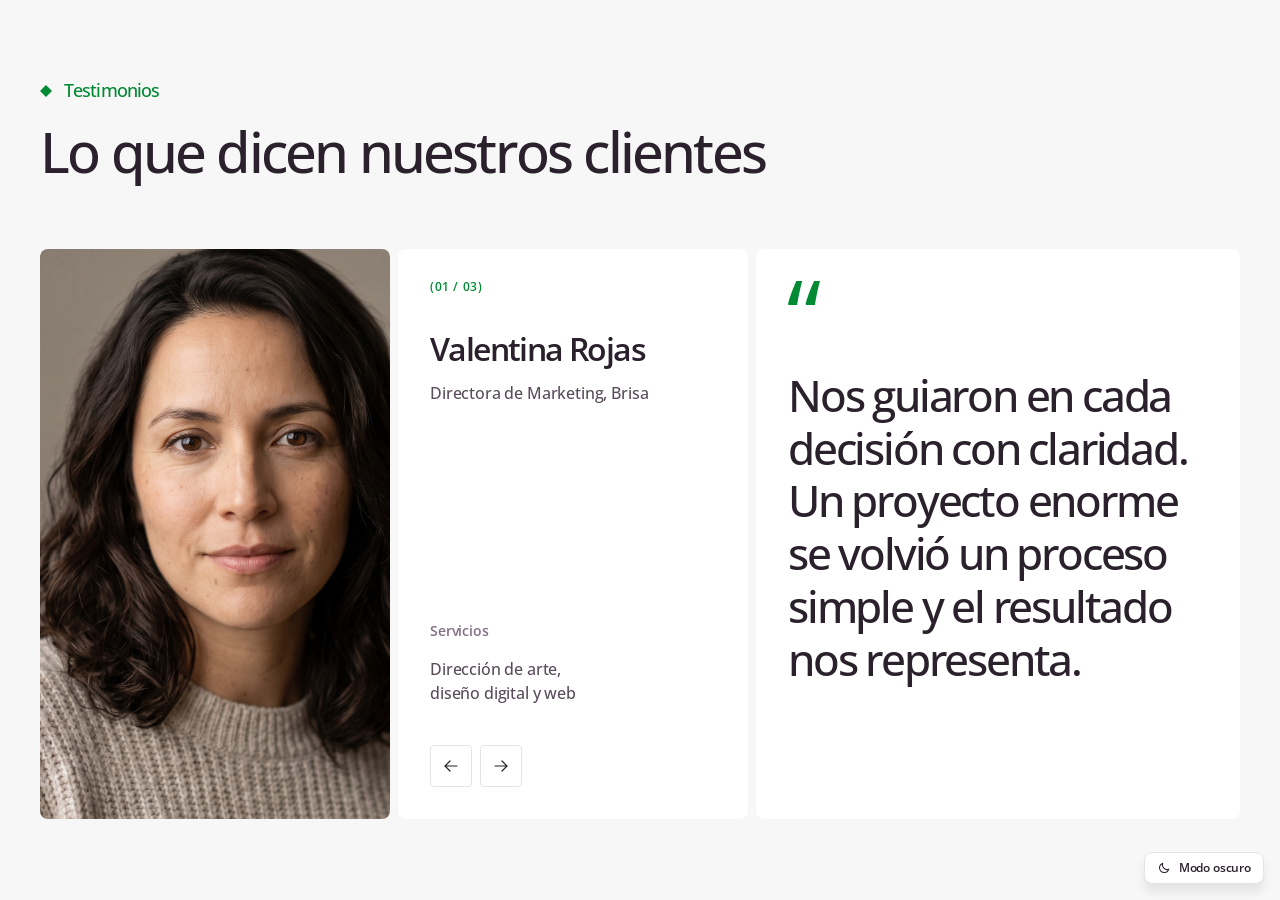
==== projects/testimonial-card/index.html @ 33ae294b "Testimonial card project Co-Authored-By: Claude Opus 5.5 <noreply@anthropic.com>" ====
<!DOCTYPE html>
<html lang="es-ES">
<head>
    <meta charset="UTF-8">
    <meta name="viewport" content="width=device-width, initial-scale=1.0">
    <link rel="preconnect" href="https://fonts.googleapis.com">
    <link rel="preconnect" href="https://fonts.gstatic.com" crossorigin>
    <link rel="stylesheet" href="https://fonts.googleapis.com/css2?family=Open+Sans:wght@500;600&display=swap">
    <link rel="stylesheet" href="style.css">
    <title>Testimonial Card | HTML and CSS</title>
</head>
<body>
    <main>
        <section class="testimonial">
            <div class="title">
                <div class="overline-container">
                    <svg width="12" height="12" viewBox="0 0 12 12" fill="none" xmlns="http://www.w3.org/2000/svg" aria-hidden="true">
                        <rect y="6" width="8.48528" height="8.48528" transform="rotate(-45 0 6)" fill="currentColor"/>
                    </svg>
                    <p class="overline">Testimonios</p>
                </div>
                <h1 class="headline-large">Lo que dicen nuestros clientes</h1>
            </div>
            <article class="testimonial-card">
                <img src="img/woman-portrait.jpg" alt="Valetina Rojas" class="testimonial-picture">

                <div class="testimonial-info">
                    <div class="testimonial-header">
                        <p class="testimonial-counter">(01 / 03)</p>
                        <h2 class="headline-medium">Valentina Rojas</h2>
                        <p class="body-medium">Directora de Marketing, Brisa</p>
                    </div>

                    <div class="testimonial-footer">
                        <dl class="testimonial-services">
                            <dt class="body-small">Servicios</dt>
                            <dd class="body-medium">Dirección de arte, diseño digital y web</dd>
                        </dl>

                        <div class="testimonial-nav">
                            <button type="button" class="nav-button" aria-label="Testimonio anterior">
                                <svg width="16" height="16" viewBox="0 0 16 16" fill="none" xmlns="http://www.w3.org/2000/svg" aria-hidden="true">
                                    <path d="M7 3L2 8L7 13M2 8L14 8" stroke="currentColor" stroke-width="1.2" stroke-linecap="round" stroke-linejoin="round"/>
                                </svg>
                            </button>
                            <button type="button" class="nav-button" aria-label="Siguiente testimonio">
                                <svg width="16" height="16" viewBox="0 0 16 16" fill="none" xmlns="http://www.w3.org/2000/svg" aria-hidden="true">
                                    <path d="M9 13L14 8L9 3M14 8H2" stroke="currentColor" stroke-width="1.2" stroke-linecap="round" stroke-linejoin="round"/>
                                </svg>
                            </button>
                        </div>
                    </div>
                </div>

                <div class="testimonial-quote">
                    <svg class="quote-icon" width="32" height="24" viewBox="0 0 32 24" fill="none" xmlns="http://www.w3.org/2000/svg" aria-hidden="true">
                        <path d="M32 0C31.3233 2.45908 30.6465 5.12575 29.9698 8C29.3253 10.8423 28.7291 13.6527 28.1813 16.4311C27.6334 19.2096 27.1984 21.7325 26.8761 24H18.3202L17.5952 22.9461C18.1752 20.6148 18.9164 18.1238 19.8187 15.4731C20.7533 12.8224 21.7523 10.1717 22.8157 7.52096C23.9114 4.83832 25.007 2.33134 26.1027 0H32ZM14.2115 0C13.5347 2.45908 12.858 5.12575 12.1813 8C11.5368 10.8423 10.9406 13.6527 10.3927 16.4311C9.84491 19.2096 9.40987 21.7325 9.08761 24H0.58006L0 22.9461C0.58006 20.6148 1.30514 18.1238 2.17523 15.4731C3.07754 12.8224 4.06042 10.1717 5.12387 7.52096C6.18731 4.83832 7.26687 2.33134 8.36254 0H14.2115Z" fill="currentColor"/>
                    </svg>
                    <p class="quote-large">Nos guiaron en cada decisión con claridad. Un proyecto enorme se volvió un proceso simple y el resultado nos representa.</p>
                </div>
            </article>
        </section>
    </main>

    <label class="theme-toggle">
        <input type="checkbox" class="theme-toggle-input" aria-label="Modo oscuro">
        <span class="theme-toggle-option theme-toggle-to-dark" aria-hidden="true">
            <svg width="14" height="14" viewBox="0 0 16 16" fill="none" xmlns="http://www.w3.org/2000/svg">
                <path d="M13.5 9.5A5.5 5.5 0 0 1 6.5 2.5a5.5 5.5 0 1 0 7 7Z" stroke="currentColor" stroke-width="1.2" stroke-linecap="round" stroke-linejoin="round"/>
            </svg>
            Modo oscuro
        </span>
        <span class="theme-toggle-option theme-toggle-to-light" aria-hidden="true">
            <svg width="14" height="14" viewBox="0 0 16 16" fill="none" xmlns="http://www.w3.org/2000/svg">
                <circle cx="8" cy="8" r="3" stroke="currentColor" stroke-width="1.2"/>
                <path d="M8 1.5V3M8 13v1.5M1.5 8H3M13 8h1.5M3.4 3.4l1.06 1.06M11.54 11.54l1.06 1.06M3.4 12.6l1.06-1.06M11.54 4.46l1.06-1.06" stroke="currentColor" stroke-width="1.2" stroke-linecap="round"/>
            </svg>
            Modo claro
        </span>
    </label>
</body>
</html>
---- projects/testimonial-card/style.css ----
/* Tokens */

:root {
    /* Colors */
    --color-background: #f7f7f7;
    --color-surface: #ffffff;
    --color-text-primary: #2a212c;
    --color-text-secondary: #594c5b;
    --color-text-tertiary: #827184;
    --color-border: #e4e3e5;
    --color-accent: #008a33;
    --color-on-accent: #ffffff;

    /* Font family */
    --font-family: "Open Sans", system-ui, sans-serif;

    /* Font weights */
    --font-weight-medium: 500;
    --font-weight-semibold: 600;

    /* Font sizes */
    --font-size-headline-large: 56px;
    --font-size-headline-medium: 32px;
    /* --font-size-headline-small: ; */
    --font-size-body-medium: 16px;
    --font-size-body-small: 14px;
    --font-size-overline: 18px;
    --font-size-quote-large: 44px;
    --font-size-caption: 12px;

    /* Line heights */
    --line-height-none: 1;
    --line-height-tight: 1.2;
    --line-height-normal: 1.5;

    /* Letter spacing */
    --letter-spacing-tight: -0.05em;
    --letter-spacing-snug: -0.01em;
    --letter-spacing-wide: 0.05em;
}


/* Dark theme (enabled by the theme toggle checkbox) */

:root:has(.theme-toggle-input:checked) {
    color-scheme: dark;

    --color-background: #1d161e;
    --color-surface: #282428;
    --color-text-primary: #fafafa;
    --color-text-secondary: #b8b1b9;
    --color-text-tertiary: #918f91;
    --color-border: #423f42;
    --color-accent: #05df72;
    --color-on-accent: #1d161e;
}


/* Reset */

*,
*::before,
*::after {
    box-sizing: border-box;
    margin: 0;
    padding: 0;
}

html {
    -webkit-text-size-adjust: 100%;
    text-size-adjust: 100%;
}

h1,
h2,
h3,
h4,
h5,
h6 {
    font-size: inherit;
    font-weight: inherit;
    text-wrap: balance;
}

p {
    text-wrap: pretty;
}

ul,
ol {
    list-style: none;
}

a {
    color: inherit;
    text-decoration: none;
}

img,
picture,
svg,
video {
    display: block;
    max-width: 100%;
}

button,
input,
textarea,
select {
    font: inherit;
    letter-spacing: inherit;

    color: inherit;
}

button {
    background: none;
    border: none;

    cursor: pointer;
}


/* Base */

body {
    font-family: var(--font-family);
    font-size: var(--font-size-body-medium);
    font-weight: var(--font-weight-medium);
    line-height: var(--line-height-normal);
    letter-spacing: var(--letter-spacing-snug);
    -webkit-font-smoothing: antialiased;
    -moz-osx-font-smoothing: grayscale;

    color: var(--color-text-primary);
    background-color: var(--color-background);
}


/* Typography */

.headline-large {
    font-size: var(--font-size-headline-large);
    line-height: var(--line-height-tight);
    letter-spacing: var(--letter-spacing-tight);
}

.headline-medium {
    font-size: var(--font-size-headline-medium);
    font-weight: var(--font-weight-semibold);
    letter-spacing: var(--letter-spacing-tight);
}

.body-medium {
    font-size: var(--font-size-body-medium);

    color: var(--color-text-secondary);
}

.body-small {
    font-size: var(--font-size-body-small);
    font-weight: var(--font-weight-semibold);

    color: var(--color-text-tertiary);
}

.overline {
    font-size: var(--font-size-overline);
    line-height: var(--line-height-tight);
    letter-spacing: var(--letter-spacing-tight);
}

.quote-large {
    font-size: var(--font-size-quote-large);
    line-height: var(--line-height-tight);
    letter-spacing: var(--letter-spacing-tight);
}


/* Section */

.testimonial {
    display: flex;
    flex-direction: column;
    align-items: flex-start;
    gap: 64px;

    padding: 80px 40px;
}

.title {
    display: flex;
    flex-direction: column;
    align-items: flex-start;
    gap: 16px;
}

.overline-container {
    display: flex;
    align-items: center;
    gap: 12px;

    color: var(--color-accent);
}


/* Card */

.testimonial-card {
    display: flex;
    align-items: flex-start;
    gap: 8px;

    height: 570px;
}

.testimonial-picture,
.testimonial-info {
    flex-shrink: 0;
}

.testimonial-picture {
    width: 350px;
    height: 100%;

    object-fit: cover;
    border-radius: 8px;
}

/* Shared panel styles for info and quote */
.testimonial-info,
.testimonial-quote {
    display: flex;
    flex-direction: column;
    align-items: flex-start;

    height: 100%;
    padding: 32px;

    background-color: var(--color-surface);
    border-radius: 8px;
}


/* Card: info */

.testimonial-info {
    justify-content: space-between;
    gap: 8px;

    width: 350px;
}

.testimonial-counter {
    margin-bottom: 32px;

    font-size: var(--font-size-caption);
    font-weight: var(--font-weight-semibold);
    line-height: var(--line-height-none);
    letter-spacing: var(--letter-spacing-wide);

    color: var(--color-accent);
}

.testimonial-info .headline-medium {
    margin-bottom: 8px;
}

.testimonial-footer {
    display: flex;
    flex-direction: column;
    gap: 40px;
}

.testimonial-footer dt {
    margin-bottom: 16px;
}

.testimonial-footer .body-medium {
    width: 190px;

    text-wrap: balance;
}

.testimonial-nav {
    display: flex;
    gap: 8px;
}

.nav-button {
    padding: 12px;

    color: var(--color-text-primary);
    background-color: var(--color-surface);
    border: 1px solid var(--color-border);
    border-radius: 4px;

    transition: color 0.2s, background-color 0.2s, border-color 0.2s;
}

.nav-button:hover {
    color: var(--color-on-accent);
    background-color: var(--color-accent);
    border-color: var(--color-accent);
}


/* Card: quote */

.testimonial-quote {
    flex: 1;
    gap: 64px;

    min-width: 0;
}

.quote-icon {
    color: var(--color-accent);
}


/* Theme toggle */

.theme-toggle {
    position: fixed;
    right: 16px;
    bottom: 16px;

    padding: 8px 12px;

    font-size: var(--font-size-caption);
    font-weight: var(--font-weight-semibold);
    line-height: var(--line-height-none);

    color: var(--color-text-primary);
    background-color: var(--color-surface);
    border: 1px solid var(--color-border);
    border-radius: 8px;
    box-shadow: 0 8px 10px rgb(0 0 0 / 0.08);

    cursor: pointer;
    user-select: none;
    transition: border-color 0.2s;
}

.theme-toggle:hover {
    border-color: var(--color-accent);
}

.theme-toggle:has(:focus-visible) {
    outline: 2px solid var(--color-accent);
    outline-offset: 2px;
}

/* Hides the checkbox visually but keeps it accessible */
.theme-toggle-input {
    position: absolute;

    width: 1px;
    height: 1px;

    overflow: hidden;
    clip-path: inset(50%);
    white-space: nowrap;
}

.theme-toggle-option {
    display: flex;
    align-items: center;
    gap: 8px;
}

.theme-toggle-input:checked ~ .theme-toggle-to-dark,
.theme-toggle-input:not(:checked) ~ .theme-toggle-to-light {
    display: none;
}


/* Responsive */

/* Tablet: below 1240px */
@media (max-width: 1239px) {
    .testimonial-card {
        flex-wrap: wrap;

        width: 100%;
        height: auto;
    }

    .testimonial-picture {
        flex: 1;

        min-width: 0;
    }

    .testimonial-picture,
    .testimonial-info {
        height: 550px;
    }

    .testimonial-quote {
        flex-basis: 100%;

        height: auto;
        padding-bottom: 80px;
    }
}

/* Mobile: below 768px */
@media (max-width: 767px) {
    :root {
        --font-size-headline-large: 44px;
        --font-size-headline-medium: 38px;
        --font-size-quote-large: 32px;
    }

    .testimonial {
        padding: 80px 16px;
    }

    .testimonial-picture {
        flex: none;

        width: 100%;
        height: 400px;
    }

    .testimonial-info {
        gap: 48px;

        width: 100%;
        height: auto;
    }

    .testimonial-footer .body-medium {
        width: auto;
    }
}


/* Accessibility */

:focus-visible {
    outline: 2px solid var(--color-accent);
    outline-offset: 2px;
}

@media (prefers-reduced-motion: reduce) {
    *,
    *::before,
    *::after {
        animation-duration: 0.01ms !important;
        animation-iteration-count: 1 !important;
        transition-duration: 0.01ms !important;
        scroll-behavior: auto !important;
    }
}
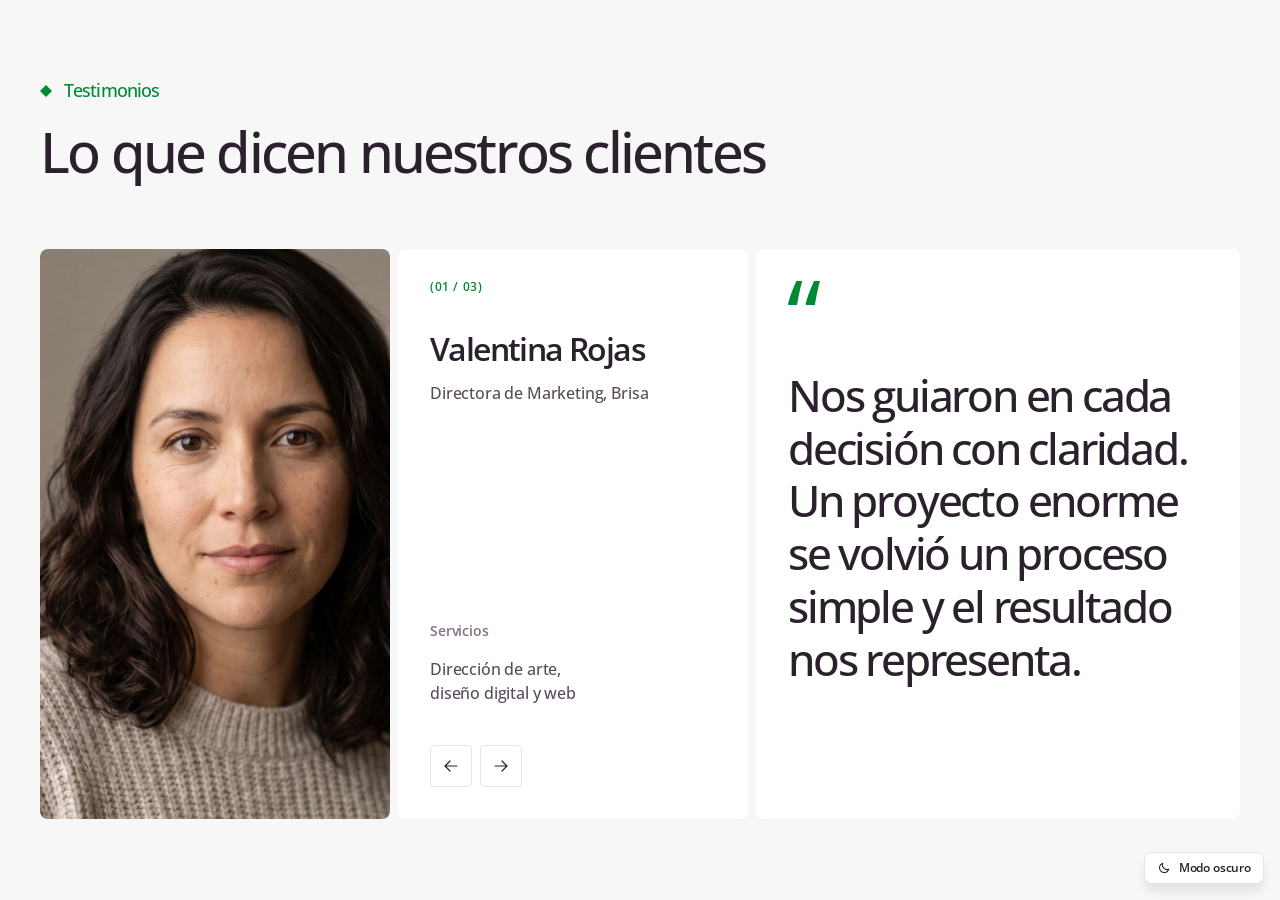
==== commit 282be7bb: "Fix image alt text and compress testimonial photo Co-Authored-By: Claude Opus 5.5 <noreply@anthropic" ====
--- a/projects/testimonial-card/index.html
+++ b/projects/testimonial-card/index.html
@@ -22,7 +22,7 @@
                 <h1 class="headline-large">Lo que dicen nuestros clientes</h1>
             </div>
             <article class="testimonial-card">
-                <img src="img/woman-portrait.jpg" alt="Valetina Rojas" class="testimonial-picture">
+                <img src="img/woman-portrait.jpg" alt="Valentina Rojas" class="testimonial-picture">
 
                 <div class="testimonial-info">
                     <div class="testimonial-header">
